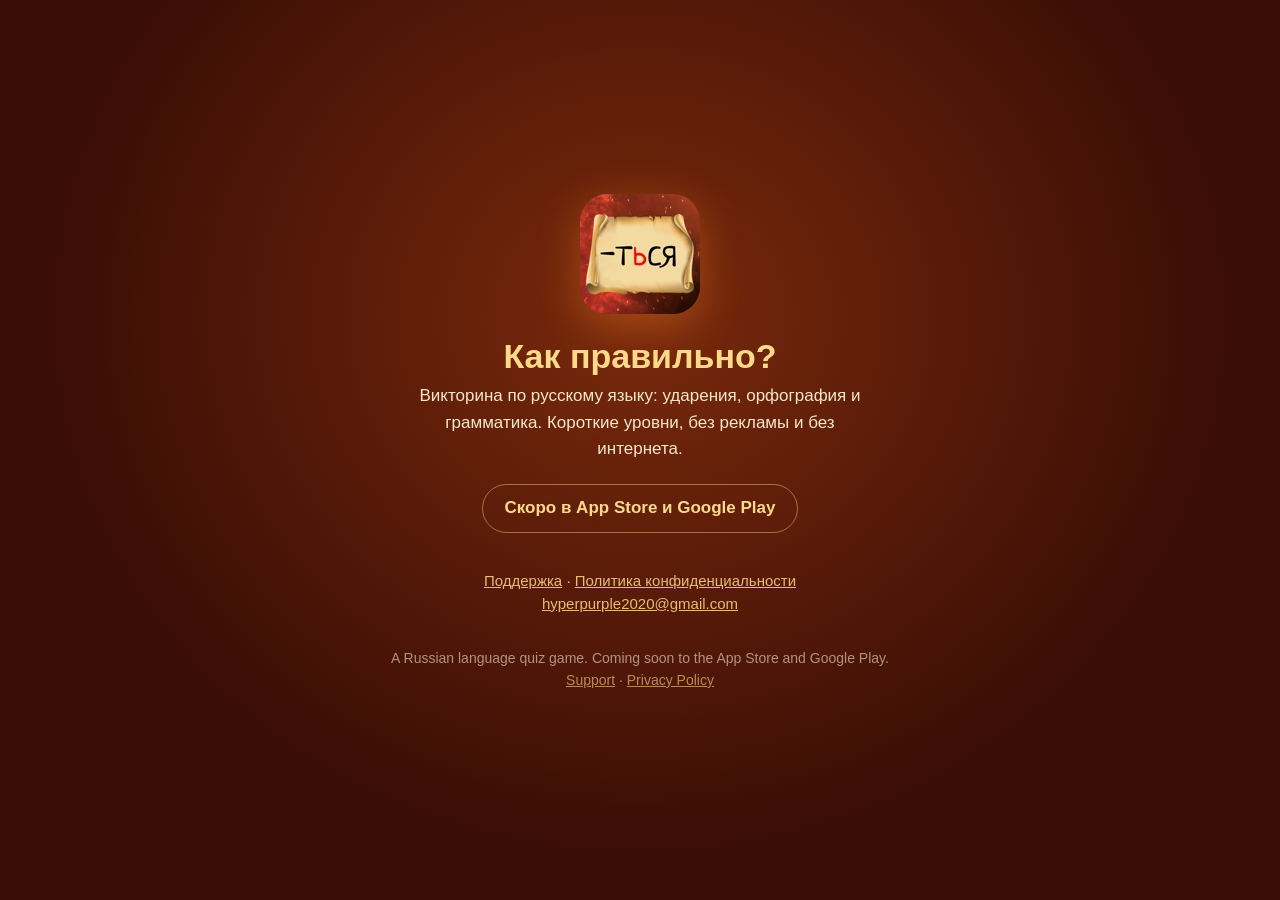
==== kakpravilno/index.html @ 64920d20 "Страница-заглушка «Как правильно?»" ====
<!doctype html>
<html lang="ru">
<head>
<meta charset="utf-8">
<meta name="viewport" content="width=device-width, initial-scale=1">
<title>Как правильно? — викторина по русскому языку</title>
<meta name="description" content="«Как правильно?» — викторина по русскому языку: ударения, орфография и грамматика. Скоро в App Store и Google Play.">
<style>
  * { box-sizing: border-box; }
  body { margin: 0; min-height: 100vh; display: flex; flex-direction: column; align-items: center; justify-content: center;
    padding: 40px 16px; font: 17px/1.55 -apple-system, "Segoe UI", Helvetica, Arial, sans-serif; text-align: center;
    color: #f6e7c8; background: #3a0d05 radial-gradient(ellipse at 50% 35%, #7a2a0c 0%, #3a0d05 65%) fixed; }
  img { width: 120px; height: 120px; border-radius: 27px; box-shadow: 0 10px 40px rgba(255, 140, 40, .35); }
  h1 { margin: 22px 0 6px; font-size: 34px; line-height: 1.2; color: #ffd98a; }
  .lead { margin: 0 0 22px; max-width: 460px; }
  .soon { display: inline-block; padding: 10px 22px; border: 1px solid rgba(255, 217, 138, .45); border-radius: 999px;
    color: #ffd98a; font-weight: 600; }
  .links { margin-top: 36px; font-size: 15px; opacity: .85; }
  a { color: #ffd98a; }
  .en { margin-top: 18px; font-size: 14px; opacity: .6; }
</style>
</head>
<body>
<img src="[data-uri]" alt="Иконка игры «Как правильно?»">
<h1>Как правильно?</h1>
<p class="lead">Викторина по русскому языку: ударения, орфография и грамматика. Короткие уровни, без рекламы и без интернета.</p>
<span class="soon">Скоро в App Store и Google Play</span>
<p class="links">
  <a href="support/ru/">Поддержка</a> · <a href="privacy/ru/">Политика конфиденциальности</a><br>
  <a href="mailto:hyperpurple2020@gmail.com">hyperpurple2020@gmail.com</a>
</p>
<p class="en">A Russian language quiz game. Coming soon to the App Store and Google Play.<br>
  <a href="support/">Support</a> · <a href="privacy/">Privacy Policy</a></p>
<script>var l=document.createElement("link");l.rel="icon";l.href=document.querySelector("img").src;document.head.appendChild(l);</script>
</body>
</html>
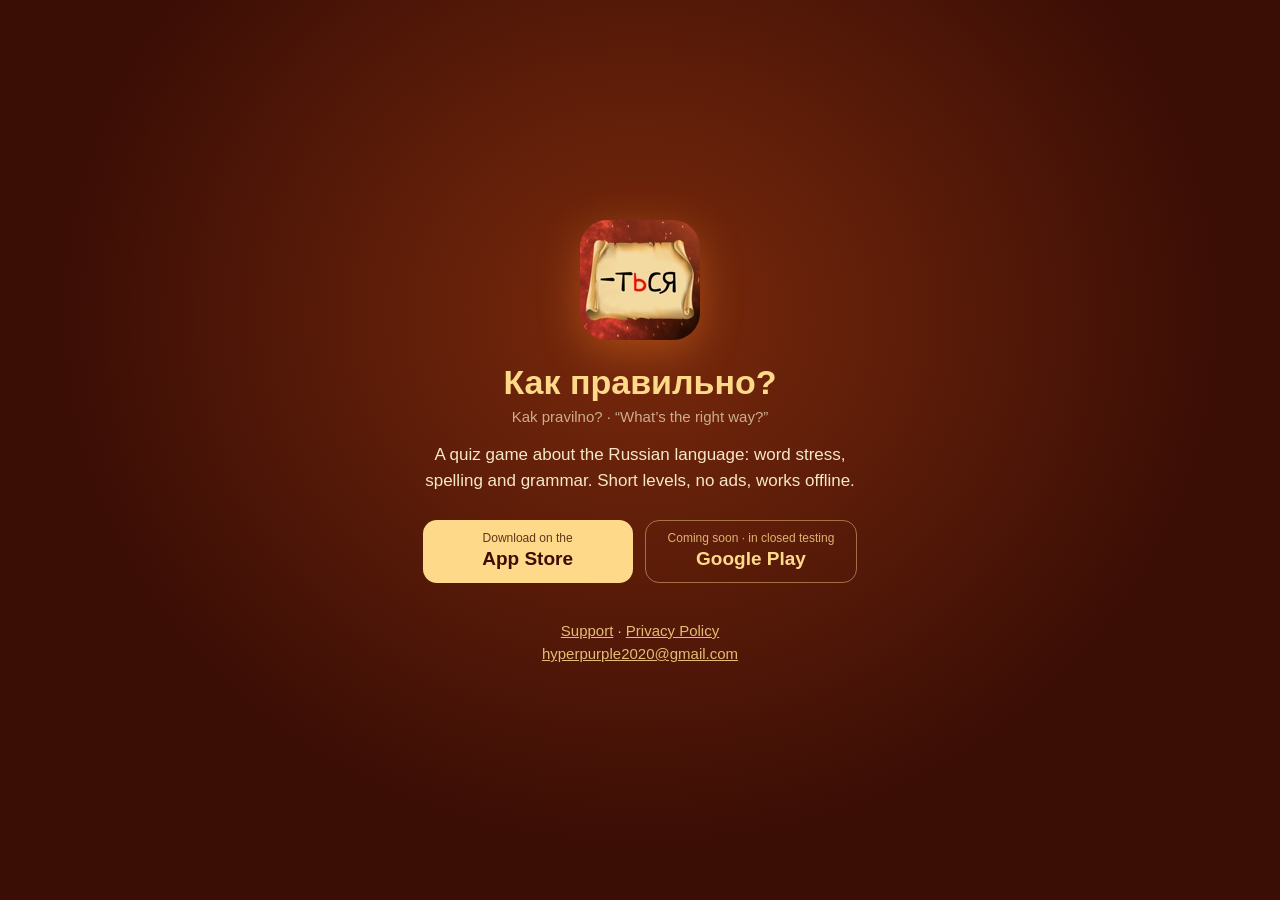
==== commit 57561d45: "Заглушка на английском, ссылка на App Store" ====
--- a/kakpravilno/index.html
+++ b/kakpravilno/index.html
@@ -1,36 +1,43 @@
 <!doctype html>
-<html lang="ru">
+<html lang="en">
 <head>
 <meta charset="utf-8">
 <meta name="viewport" content="width=device-width, initial-scale=1">
-<title>Как правильно? — викторина по русскому языку</title>
-<meta name="description" content="«Как правильно?» — викторина по русскому языку: ударения, орфография и грамматика. Скоро в App Store и Google Play.">
+<title>Kak pravilno? — Russian language quiz</title>
+<meta name="description" content="«Как правильно?» (Kak pravilno?) is a quiz game about the Russian language: word stress, spelling and grammar. Available on the App Store, coming soon to Google Play.">
 <style>
   * { box-sizing: border-box; }
   body { margin: 0; min-height: 100vh; display: flex; flex-direction: column; align-items: center; justify-content: center;
     padding: 40px 16px; font: 17px/1.55 -apple-system, "Segoe UI", Helvetica, Arial, sans-serif; text-align: center;
     color: #f6e7c8; background: #3a0d05 radial-gradient(ellipse at 50% 35%, #7a2a0c 0%, #3a0d05 65%) fixed; }
   img { width: 120px; height: 120px; border-radius: 27px; box-shadow: 0 10px 40px rgba(255, 140, 40, .35); }
-  h1 { margin: 22px 0 6px; font-size: 34px; line-height: 1.2; color: #ffd98a; }
-  .lead { margin: 0 0 22px; max-width: 460px; }
-  .soon { display: inline-block; padding: 10px 22px; border: 1px solid rgba(255, 217, 138, .45); border-radius: 999px;
-    color: #ffd98a; font-weight: 600; }
+  h1 { margin: 22px 0 2px; font-size: 34px; line-height: 1.2; color: #ffd98a; }
+  .sub { margin: 0 0 14px; font-size: 15px; opacity: .7; }
+  .lead { margin: 0 0 26px; max-width: 460px; }
+  .stores { display: flex; flex-wrap: wrap; gap: 12px; justify-content: center; }
+  .store { display: flex; flex-direction: column; justify-content: center; min-width: 210px; padding: 10px 22px;
+    border-radius: 14px; text-decoration: none; line-height: 1.3; }
+  .store small { font-size: 12px; opacity: .8; }
+  .store b { font-size: 19px; }
+  .store.on { background: #ffd98a; color: #3a0d05; }
+  .store.off { border: 1px solid rgba(255, 217, 138, .45); color: #ffd98a; }
   .links { margin-top: 36px; font-size: 15px; opacity: .85; }
   a { color: #ffd98a; }
-  .en { margin-top: 18px; font-size: 14px; opacity: .6; }
 </style>
 </head>
 <body>
-<img src="[data-uri]" alt="Иконка игры «Как правильно?»">
+<img src="[data-uri]" alt="«Как правильно?» app icon">
 <h1>Как правильно?</h1>
-<p class="lead">Викторина по русскому языку: ударения, орфография и грамматика. Короткие уровни, без рекламы и без интернета.</p>
-<span class="soon">Скоро в App Store и Google Play</span>
+<p class="sub">Kak pravilno? · “What’s the right way?”</p>
+<p class="lead">A quiz game about the Russian language: word stress, spelling and grammar. Short levels, no ads, works offline.</p>
+<div class="stores">
+  <a class="store on" href="https://apps.apple.com/app/id6836516475"><small>Download on the</small><b>App Store</b></a>
+  <span class="store off"><small>Coming soon · in closed testing</small><b>Google Play</b></span>
+</div>
 <p class="links">
-  <a href="support/ru/">Поддержка</a> · <a href="privacy/ru/">Политика конфиденциальности</a><br>
+  <a href="support/">Support</a> · <a href="privacy/">Privacy Policy</a><br>
   <a href="mailto:hyperpurple2020@gmail.com">hyperpurple2020@gmail.com</a>
 </p>
-<p class="en">A Russian language quiz game. Coming soon to the App Store and Google Play.<br>
-  <a href="support/">Support</a> · <a href="privacy/">Privacy Policy</a></p>
 <script>var l=document.createElement("link");l.rel="icon";l.href=document.querySelector("img").src;document.head.appendChild(l);</script>
 </body>
 </html>
